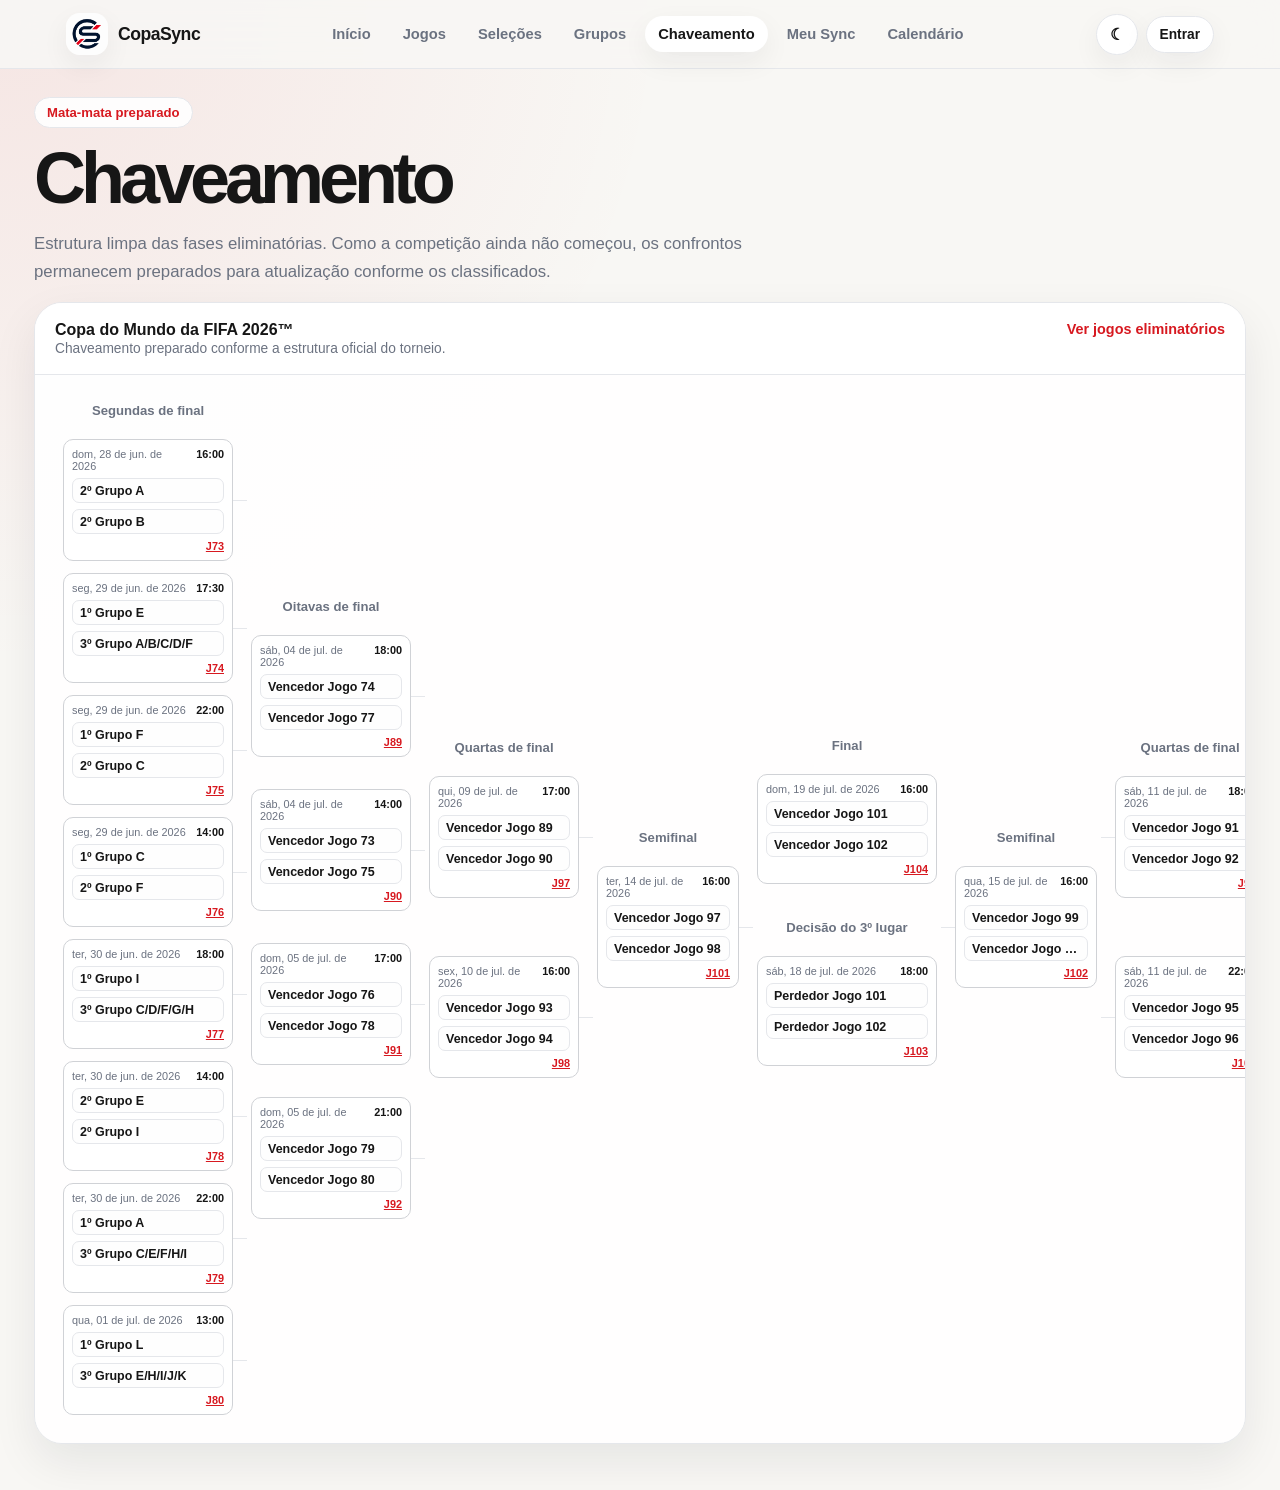
==== chaveamento.html @ eaddb54e "versão One CopaSync" ====
<!DOCTYPE html>
<html lang="pt-BR">
<head>
  <meta charset="UTF-8" />
  <meta name="viewport" content="width=device-width, initial-scale=1.0" />
  <meta name="description" content="CopaSync: organize jogos, seleções, grupos e calendário da Copa do Mundo 2026." />
  <link rel="icon" href="assets/img/logo.png" />
  <link rel="stylesheet" href="assets/css/style.css" />
  <title>Chaveamento | CopaSync</title>
</head>
<body data-page="chaveamento">
  <div id="appHeader"></div>
  <main class="page-shell">
    <section class="page-title">
      <div class="eyebrow">Mata-mata preparado</div>
      <h1>Chaveamento</h1>
      <p>Estrutura limpa das fases eliminatórias. Como a competição ainda não começou, os confrontos permanecem preparados para atualização conforme os classificados.</p>
    </section>
    <section class="bracket-shell">
      <div class="bracket-note">
        <b>Visão organizada</b>
        <span>Role lateralmente em telas menores para navegar pelas fases sem quebrar o layout.</span>
      </div>
      <section class="bracket" id="bracket"></section>
    </section>
  </main>
  <div id="appMobileNav"></div>
  <script src="assets/js/main.js"></script>
  <script src="assets/js/chaveamento.js"></script>
</body>
</html>
---- assets/css/style.css ----
:root{
  --bg:#F8F7F4;--card:#FFFFFF;--text:#161616;--muted:#6B7280;--accent:#D71920;--accent-2:#b51218;--border:#E5E7EB;--shadow:0 18px 45px rgba(17,24,39,.08);--soft:0 10px 28px rgba(17,24,39,.06);--radius:24px;--radius-sm:16px;--nav-h:72px;--focus:0 0 0 4px rgba(215,25,32,.18)
}
[data-theme="dark"]{--bg:#07111F;--card:#101C2E;--text:#F9FAFB;--muted:#A7B0C0;--accent:#FF3B3B;--accent-2:#ff6060;--border:#243044;--shadow:0 20px 50px rgba(0,0,0,.28);--soft:0 12px 34px rgba(0,0,0,.2);--focus:0 0 0 4px rgba(255,59,59,.20)}
*{box-sizing:border-box} html{scroll-behavior:smooth} body{margin:0;font-family:Inter,-apple-system,BlinkMacSystemFont,"Segoe UI",Roboto,Arial,sans-serif;background:radial-gradient(circle at top left,rgba(215,25,32,.08),transparent 34%),var(--bg);color:var(--text);transition:background .25s ease,color .25s ease;padding-bottom:calc(var(--nav-h) + 18px)}
a{color:inherit;text-decoration:none} button,input,select{font:inherit} button{cursor:pointer} .page-shell{width:min(1180px,100%);margin:0 auto;padding:20px 16px 30px}.topbar{position:sticky;top:0;z-index:20;background:color-mix(in srgb,var(--bg) 90%,transparent);backdrop-filter:blur(16px);border-bottom:1px solid var(--border)}.topbar-inner{width:min(1180px,100%);margin:0 auto;display:flex;align-items:center;justify-content:space-between;gap:14px;padding:13px 16px}.brand{display:flex;align-items:center;gap:10px;font-weight:850;letter-spacing:-.03em}.brand img{width:42px;height:42px;border-radius:14px;object-fit:contain;box-shadow:var(--soft)}.brand span{font-size:1.1rem}.desktop-nav{display:none;align-items:center;gap:6px}.desktop-nav a{padding:10px 13px;border-radius:999px;color:var(--muted);font-weight:700;font-size:.92rem}.desktop-nav a.active,.desktop-nav a:hover{background:var(--card);color:var(--text);box-shadow:var(--soft)}.top-actions{display:flex;align-items:center;gap:8px}.icon-btn,.pill-btn,.primary-btn,.ghost-btn,.danger-btn{border:1px solid var(--border);border-radius:999px;background:var(--card);color:var(--text);padding:10px 13px;font-weight:800;box-shadow:var(--soft);transition:transform .18s ease,background .18s ease,border .18s ease}.icon-btn:hover,.pill-btn:hover,.primary-btn:hover,.ghost-btn:hover,.danger-btn:hover{transform:translateY(-1px)}.icon-btn:focus-visible,.pill-btn:focus-visible,.primary-btn:focus-visible,input:focus-visible,select:focus-visible{outline:none;box-shadow:var(--focus)}.primary-btn{background:var(--accent);border-color:var(--accent);color:#fff}.danger-btn{background:transparent;border-color:color-mix(in srgb,var(--accent) 55%,var(--border));color:var(--accent)}.ghost-btn{background:transparent}.small{font-size:.86rem}.muted{color:var(--muted)}.mobile-nav{position:fixed;left:12px;right:12px;bottom:12px;z-index:30;height:var(--nav-h);display:grid;grid-template-columns:repeat(5,1fr);gap:5px;padding:8px;border:1px solid var(--border);border-radius:26px;background:color-mix(in srgb,var(--card) 92%,transparent);backdrop-filter:blur(16px);box-shadow:var(--shadow)}.mobile-nav a{display:flex;flex-direction:column;align-items:center;justify-content:center;gap:3px;border-radius:18px;color:var(--muted);font-weight:800;font-size:.72rem}.mobile-nav a strong{font-size:1rem}.mobile-nav a.active{background:color-mix(in srgb,var(--accent) 12%,transparent);color:var(--accent)}
.hero{display:grid;gap:18px;padding:28px 0}.hero-card{border:1px solid var(--border);background:linear-gradient(145deg,color-mix(in srgb,var(--card) 94%,transparent),color-mix(in srgb,var(--card) 72%,var(--accent) 3%));border-radius:32px;padding:28px;box-shadow:var(--shadow);overflow:hidden;position:relative}.hero-card:after{content:"";position:absolute;right:-70px;top:-70px;width:220px;height:220px;border-radius:50%;background:color-mix(in srgb,var(--accent) 16%,transparent)}.hero-logo{width:92px;height:92px;border-radius:28px;object-fit:contain;background:#fff;box-shadow:var(--soft);padding:6px}.eyebrow{display:inline-flex;align-items:center;gap:8px;padding:7px 12px;border-radius:999px;border:1px solid var(--border);color:var(--accent);font-weight:850;background:color-mix(in srgb,var(--card) 90%,transparent);font-size:.82rem}.hero h1,.page-title h1{font-size:clamp(2rem,7vw,4.5rem);line-height:.96;letter-spacing:-.07em;margin:16px 0 12px}.hero p,.page-title p{font-size:1.05rem;line-height:1.65;color:var(--muted);max-width:760px}.hero-actions{display:flex;flex-wrap:wrap;gap:10px;margin-top:18px}.countdown{display:grid;grid-template-columns:repeat(2,1fr);gap:10px;margin-top:18px}.timebox{background:var(--card);border:1px solid var(--border);border-radius:20px;padding:14px;text-align:center}.timebox b{display:block;font-size:1.65rem;letter-spacing:-.04em}.timebox span{color:var(--muted);font-size:.82rem;font-weight:800}.grid{display:grid;gap:14px}.grid-2{grid-template-columns:1fr}.grid-3{grid-template-columns:1fr}.quick-grid{display:grid;grid-template-columns:repeat(2,1fr);gap:12px}.card,.match-card,.team-card,.table-card,.bracket-card,.empty-state{background:var(--card);border:1px solid var(--border);border-radius:var(--radius);padding:18px;box-shadow:var(--soft)}.section-head{display:flex;align-items:flex-end;justify-content:space-between;gap:12px;margin:24px 0 12px}.section-head h2{margin:0;font-size:1.35rem;letter-spacing:-.04em}.section-head p{margin:5px 0 0;color:var(--muted)}.quick-link{min-height:118px;display:flex;flex-direction:column;justify-content:space-between}.quick-link b{font-size:1.06rem}.quick-link span{color:var(--muted);font-size:.9rem;line-height:1.45}.match-card{display:grid;gap:12px}.match-top{display:flex;align-items:center;justify-content:space-between;gap:10px}.tag{display:inline-flex;align-items:center;gap:6px;border:1px solid var(--border);border-radius:999px;padding:6px 10px;color:var(--muted);font-size:.8rem;font-weight:850}.status{color:var(--accent);background:color-mix(in srgb,var(--accent) 10%,transparent);border-color:color-mix(in srgb,var(--accent) 30%,var(--border))}.teams-row{display:grid;grid-template-columns:1fr auto 1fr;align-items:center;gap:10px}.team-name{font-weight:900;font-size:1.05rem}.team-name:last-child{text-align:right}.versus{color:var(--muted);font-weight:900}.meta{display:flex;flex-wrap:wrap;gap:8px;color:var(--muted);font-size:.9rem}.card-actions{display:flex;flex-wrap:wrap;gap:8px}.fav.active,.calendar.active,.team-card.favorite{border-color:color-mix(in srgb,var(--accent) 55%,var(--border));background:color-mix(in srgb,var(--accent) 8%,var(--card))}.filters{display:grid;gap:10px;margin:18px 0}.filter-row{display:flex;gap:10px;overflow:auto;padding-bottom:4px}.chip{border:1px solid var(--border);background:var(--card);color:var(--muted);border-radius:999px;padding:9px 13px;font-weight:850;white-space:nowrap}.chip.active{background:var(--accent);border-color:var(--accent);color:white}.input,.select{width:100%;border:1px solid var(--border);background:var(--card);color:var(--text);border-radius:16px;padding:13px 14px}.team-card{display:grid;gap:12px}.flag{font-size:2rem}.team-header{display:flex;align-items:center;justify-content:space-between;gap:12px}.team-header b{font-size:1.1rem}.table-wrap{width:100%;overflow:auto}.ranking{width:100%;border-collapse:collapse;min-width:680px}.ranking th,.ranking td{text-align:left;padding:12px;border-bottom:1px solid var(--border);white-space:nowrap}.ranking th{color:var(--muted);font-size:.78rem;text-transform:uppercase;letter-spacing:.04em}.ranking tr:last-child td{border-bottom:none}.bracket{display:grid;gap:14px;overflow:auto}.bracket-phase{display:grid;gap:10px;min-width:250px}.bracket-phase h3{margin:0;font-size:1rem}.bracket-card{min-height:118px;display:flex;flex-direction:column;justify-content:space-between}.login-box{max-width:520px;margin:30px auto}.form-grid{display:grid;gap:12px}.notice{border:1px solid color-mix(in srgb,var(--accent) 35%,var(--border));background:color-mix(in srgb,var(--accent) 8%,var(--card));color:var(--text);border-radius:20px;padding:14px;line-height:1.5}.empty-state{text-align:center;padding:32px 18px;color:var(--muted)}.empty-state b{display:block;color:var(--text);font-size:1.15rem;margin-bottom:6px}.empty-state .primary-btn,.empty-state .ghost-btn{display:inline-flex;margin-top:12px}.more-list{display:grid;gap:10px}.more-list a{padding:16px;border-radius:18px;background:var(--card);border:1px solid var(--border);font-weight:850}.README-logo{max-width:120px}.footer-space{height:20px}
@media (max-width:620px){.hide-mobile{display:none}.page-title h1{font-size:2.15rem}.hero-card{padding:22px}.ranking{min-width:0}.ranking th:nth-child(4),.ranking th:nth-child(5),.ranking th:nth-child(6),.ranking th:nth-child(7),.ranking th:nth-child(8),.ranking td:nth-child(4),.ranking td:nth-child(5),.ranking td:nth-child(6),.ranking td:nth-child(7),.ranking td:nth-child(8){display:none}.teams-row{grid-template-columns:1fr;gap:6px}.team-name:last-child{text-align:left}.versus{display:none}.card-actions .pill-btn,.card-actions .primary-btn,.card-actions .ghost-btn{width:100%;justify-content:center}.top-actions .pill-btn{display:none}}
@media (min-width:760px){body{padding-bottom:0}.desktop-nav{display:flex}.mobile-nav{display:none}.page-shell{padding:28px 18px 46px}.grid-2{grid-template-columns:repeat(2,1fr)}.grid-3{grid-template-columns:repeat(3,1fr)}.countdown{grid-template-columns:repeat(4,1fr);max-width:620px}.filters{grid-template-columns:1.2fr .8fr .8fr .8fr}.bracket{grid-template-columns:repeat(6,minmax(230px,1fr))}.quick-grid{grid-template-columns:repeat(4,1fr)}}
@media (min-width:1000px){.hero{grid-template-columns:1.25fr .75fr;align-items:stretch}.hero-card{min-height:500px}.sticky-side{position:sticky;top:92px;align-self:start}}


/* Ajustes de responsividade e refinamento visual */
.page-shell{overflow:hidden}.compact-filters{align-items:center}.games-filters{grid-template-columns:1fr}.team-filters{grid-template-columns:1fr}.filters .chip{min-height:48px}.filter-row{flex-wrap:wrap;overflow:visible;gap:10px}.chip,.pill-btn,.primary-btn,.ghost-btn,.danger-btn{white-space:normal;text-align:center}.match-card,.team-card,.table-card,.card,.empty-state{min-width:0}.match-top{align-items:flex-start}.tag{max-width:100%;white-space:normal}.teams-row{min-width:0}.team-name{overflow-wrap:anywhere}.meta span{line-height:1.4}.card-actions{gap:10px}.team-header{align-items:flex-start}.team-header>div{min-width:0}.select,.input{min-width:0}.grid{min-width:0}

.bracket-shell{background:color-mix(in srgb,var(--card) 72%,transparent);border:1px solid var(--border);border-radius:30px;padding:14px;box-shadow:var(--soft);overflow:hidden}.bracket-note{display:flex;align-items:center;justify-content:space-between;gap:12px;padding:6px 4px 14px;color:var(--muted)}.bracket-note b{color:var(--text);font-size:1rem}.bracket-note span{font-size:.92rem}.bracket{display:block;overflow-x:auto;overflow-y:hidden;padding:4px 2px 12px;scrollbar-width:thin}.bracket-track{display:grid;grid-template-columns:repeat(6,minmax(240px,1fr));gap:14px;min-width:1500px;align-items:start}.bracket-phase{display:flex;flex-direction:column;gap:12px;min-width:0}.phase-head{position:sticky;left:0;display:flex;align-items:flex-start;justify-content:space-between;gap:10px;min-height:56px;padding:14px;border-radius:20px;background:var(--card);border:1px solid var(--border)}.phase-head h3{font-size:.98rem;line-height:1.25;margin:0}.phase-head span{font-size:.76rem;font-weight:850;color:var(--accent);background:color-mix(in srgb,var(--accent) 10%,transparent);border:1px solid color-mix(in srgb,var(--accent) 25%,var(--border));padding:6px 8px;border-radius:999px;white-space:nowrap}.phase-list{display:grid;gap:10px}.bracket-card{min-height:auto;padding:14px;border-radius:20px;box-shadow:none}.bracket-match{font-size:.75rem;color:var(--muted);font-weight:850;text-transform:uppercase;letter-spacing:.04em}.bracket-teams{display:grid;gap:8px;margin:14px 0}.bracket-teams b{font-size:.95rem}.bracket-teams em{font-style:normal;color:var(--muted);font-size:.84rem}.bracket-card .status{align-self:flex-start;font-size:.76rem}

@media (min-width:760px){.games-filters{grid-template-columns:1.1fr .85fr 1fr .85fr auto}.team-filters{grid-template-columns:1.4fr .7fr}.bracket-track{grid-template-columns:repeat(6,minmax(245px,1fr))}.bracket-shell{padding:18px}.card-actions .primary-btn,.card-actions .pill-btn,.card-actions .ghost-btn{white-space:nowrap}}
@media (max-width:620px){.page-shell{padding-left:18px;padding-right:18px}.hero h1,.page-title h1{letter-spacing:-.055em}.filters{gap:12px}.filters .chip{width:100%}.section-head{align-items:flex-start}.bracket-shell{border-radius:24px;padding:12px}.bracket-note{display:block}.bracket-note span{display:block;margin-top:6px;line-height:1.45}.bracket-track{min-width:1320px;gap:10px}.bracket-card{padding:12px}.phase-head{padding:12px}.grid-2,.grid-3{grid-template-columns:1fr}.match-card{border-radius:22px}.meta{display:grid;gap:5px}.team-header{display:grid}.team-header .pill-btn{width:100%}}

/* Ajustes de refinamento: jogos em lista estilo FIFA, chaveamento amplo e responsividade */
.fixtures-board{display:grid;gap:22px;min-width:0}
.fixture-day{display:grid;gap:10px;min-width:0}
.fixture-day-head{display:flex;align-items:center;justify-content:space-between;gap:14px;padding:0 4px}
.fixture-day-head h3{margin:0;font-size:1.08rem;font-weight:900;letter-spacing:-.03em;text-transform:lowercase}
.fixture-day-head a{font-weight:850;color:var(--text)}
.fixture-list{display:grid;gap:10px}
.fixture-row{background:var(--card);border:1px solid var(--border);border-radius:22px;box-shadow:var(--soft);padding:16px 18px;display:grid;gap:10px;min-width:0;transition:transform .2s ease,border-color .2s ease}
.fixture-row:hover{transform:translateY(-1px);border-color:color-mix(in srgb,var(--accent) 25%,var(--border))}
.fixture-main{display:grid;grid-template-columns:minmax(0,1fr) auto minmax(0,1fr);align-items:center;gap:18px;text-align:center}
.fixture-team{display:flex;align-items:center;gap:9px;min-width:0;font-size:1.04rem;font-weight:850}
.fixture-team span:not(.fixture-flag){overflow:hidden;text-overflow:ellipsis;white-space:nowrap}
.fixture-team-a{justify-content:flex-end;text-align:right}
.fixture-team-b{justify-content:flex-start;text-align:left}
.fixture-flag{display:inline-flex;align-items:center;justify-content:center;width:30px;height:22px;border-radius:4px;background:color-mix(in srgb,var(--card) 88%,var(--border));font-size:1.1rem;box-shadow:inset 0 0 0 1px var(--border)}
.muted-flag{opacity:.25}
.fixture-time{display:grid;place-items:center;gap:2px;min-width:72px}
.fixture-time strong{font-size:1.65rem;line-height:1;font-weight:700;letter-spacing:-.04em}
.fixture-time span{font-size:.72rem;color:var(--muted);font-weight:850;text-transform:uppercase;letter-spacing:.04em}
.fixture-meta{display:flex;flex-wrap:wrap;justify-content:center;gap:8px 12px;color:var(--muted);font-size:.86rem;text-align:center}
.fixture-meta span+span:before{content:'•';margin-right:12px;color:var(--border)}
.fixture-actions{display:flex;justify-content:center;flex-wrap:wrap;gap:8px;padding-top:4px;border-top:1px solid var(--border)}
.icon-action{border:1px solid var(--border);background:var(--card);color:var(--text);border-radius:999px;padding:8px 12px;font-weight:850;cursor:pointer;box-shadow:var(--soft);transition:.2s ease}
.icon-action:hover,.icon-action.active{border-color:var(--accent);color:var(--accent);background:color-mix(in srgb,var(--accent) 8%,var(--card))}
.games-filters{grid-template-columns:1fr;align-items:center}
.compact-filters{overflow:visible}
.bracket-shell{padding:0;border:0;background:transparent;box-shadow:none;overflow:visible}.bracket-note{display:none}.bracket{overflow:visible;padding:0}.fifa-bracket-shell{border:1px solid var(--border);background:color-mix(in srgb,var(--card) 94%,transparent);border-radius:24px;box-shadow:var(--shadow);overflow:hidden}.fifa-bracket-title{display:flex;align-items:flex-start;justify-content:space-between;gap:14px;padding:18px 20px;border-bottom:1px solid var(--border);background:var(--card)}.fifa-bracket-title b{display:block;font-size:1rem}.fifa-bracket-title span{display:block;color:var(--muted);font-size:.86rem;margin-top:2px}.fifa-bracket-title a{font-weight:850;color:var(--accent);font-size:.9rem}.fifa-bracket-board{display:grid;grid-template-columns:1.05fr .95fr .9fr .82fr 1.02fr .82fr .9fr .95fr 1.05fr;gap:14px;min-width:1420px;padding:22px;overflow-x:auto;align-items:center}.fifa-col,.fifa-center{display:grid;gap:12px;align-content:center;min-width:0}.fifa-col h3,.fifa-center h3{margin:0 0 4px;font-size:.82rem;color:var(--muted);font-weight:850;text-align:center}.fifa-col-list{display:grid;gap:12px}.fifa-node{position:relative;background:var(--card);border:1px solid color-mix(in srgb,var(--border) 90%,var(--text));border-radius:10px;padding:8px;display:grid;gap:6px;min-height:78px;box-shadow:none}.fifa-node:after{content:'';position:absolute;top:50%;width:14px;border-top:1px solid var(--border)}.left-round .fifa-node:after{right:-15px}.right-round .fifa-node:after{left:-15px}.fifa-center .fifa-node:after{display:none}.node-date{display:flex;justify-content:space-between;gap:8px;color:var(--muted);font-size:.68rem}.node-date b{color:var(--text);font-size:.68rem}.node-team{border:1px solid var(--border);border-radius:7px;min-height:25px;display:flex;align-items:center;padding:3px 7px;font-size:.78rem;font-weight:850;background:color-mix(in srgb,var(--card) 96%,var(--border))}.node-team span{white-space:nowrap;overflow:hidden;text-overflow:ellipsis}.node-id{justify-self:end;color:var(--accent);font-size:.68rem;font-weight:900;text-decoration:underline}.fifa-center{align-self:center}.fifa-center .fifa-node{margin-bottom:14px}.fifa-center h3:not(:first-child){margin-top:10px}.single .fifa-col-list{gap:44px}.slim .fifa-col-list{gap:58px}.compact .fifa-col-list{gap:32px}
@media (min-width:760px){.games-filters{grid-template-columns:1.15fr .85fr .95fr .75fr auto}.fixtures-board{max-width:100%}.fixture-row{border-radius:0;box-shadow:none}.fixture-day{background:color-mix(in srgb,var(--border) 18%,transparent);padding:12px;border-radius:24px}.fixture-list{gap:0}.fixture-list .fixture-row+.fixture-row{border-top:0}.fixture-list .fixture-row:first-child{border-radius:0}.fixture-list .fixture-row:last-child{border-radius:0}.fifa-bracket-board{overflow-x:auto}}
@media (max-width:760px){.fixture-main{grid-template-columns:1fr;gap:10px}.fixture-team,.fixture-team-a,.fixture-team-b{justify-content:center;text-align:center}.fixture-team span:not(.fixture-flag){white-space:normal}.fixture-time{order:-1}.fixture-time strong{font-size:1.45rem}.fixture-meta{display:grid;gap:5px}.fixture-meta span+span:before{display:none}.fixture-actions{display:grid;grid-template-columns:1fr;width:100%}.icon-action{width:100%}.fifa-bracket-shell{border-radius:20px}.fifa-bracket-title{display:grid;padding:16px}.fifa-bracket-board{min-width:1180px;padding:16px;gap:10px}.page-title h1{font-size:clamp(2.3rem,14vw,4rem)}}
@media (max-width:420px){.page-shell{padding-left:14px;padding-right:14px}.fixture-row{padding:14px}.primary-btn,.ghost-btn,.danger-btn,.pill-btn,.chip{width:100%;justify-content:center}.hero-actions{display:grid}.filters{gap:10px}.select,.input{border-radius:14px}.fifa-bracket-board{min-width:1080px}.node-team{font-size:.72rem}}

/* Correção do chaveamento: área mais larga, rolagem segura e responsividade */
body[data-page="chaveamento"] .page-shell{
  width:min(1680px, calc(100vw - 32px));
  max-width:none;
  overflow:visible;
}
body[data-page="chaveamento"] .page-title{
  max-width:1180px;
}
body[data-page="chaveamento"] .bracket-shell{
  width:100%;
  overflow:visible;
}
body[data-page="chaveamento"] .fifa-bracket-shell{
  width:100%;
  overflow-x:auto;
  overflow-y:hidden;
  border-radius:28px;
  -webkit-overflow-scrolling:touch;
  scrollbar-width:thin;
}
body[data-page="chaveamento"] .fifa-bracket-board{
  width:100%;
  min-width:1500px;
  overflow:visible;
  grid-template-columns:minmax(170px,1.08fr) minmax(160px,.96fr) minmax(150px,.88fr) minmax(142px,.78fr) minmax(180px,1fr) minmax(142px,.78fr) minmax(150px,.88fr) minmax(160px,.96fr) minmax(170px,1.08fr);
  gap:18px;
  padding:28px;
}
body[data-page="chaveamento"] .fifa-node{
  min-width:0;
}
body[data-page="chaveamento"] .node-date{
  align-items:flex-start;
}
body[data-page="chaveamento"] .node-team{
  min-width:0;
}
body[data-page="chaveamento"] .fifa-col h3,
body[data-page="chaveamento"] .fifa-center h3{
  min-height:20px;
}
body[data-page="chaveamento"] .fifa-bracket-title{
  position:sticky;
  left:0;
  z-index:2;
}
body[data-page="chaveamento"] .fifa-bracket-title::after{
  content:'Role lateralmente para visualizar todo o chaveamento';
  display:none;
  color:var(--muted);
  font-size:.82rem;
  font-weight:800;
}
@media (min-width:1500px){
  body[data-page="chaveamento"] .fifa-bracket-board{
    min-width:0;
  }
}
@media (max-width:1199px){
  body[data-page="chaveamento"] .page-shell{
    width:100%;
    padding-left:14px;
    padding-right:14px;
  }
  body[data-page="chaveamento"] .fifa-bracket-title{
    min-width:1180px;
  }
  body[data-page="chaveamento"] .fifa-bracket-title::after{
    display:block;
  }
  body[data-page="chaveamento"] .fifa-bracket-board{
    min-width:1180px;
    padding:18px;
    gap:12px;
  }
  body[data-page="chaveamento"] .fifa-node{
    padding:7px;
  }
  body[data-page="chaveamento"] .node-team{
    font-size:.72rem;
  }
}
@media (max-width:620px){
  body[data-page="chaveamento"] .page-title p{
    font-size:.98rem;
  }
  body[data-page="chaveamento"] .fifa-bracket-shell{
    border-radius:22px;
  }
  body[data-page="chaveamento"] .fifa-bracket-title{
    min-width:1040px;
    padding:14px 16px;
  }
  body[data-page="chaveamento"] .fifa-bracket-board{
    min-width:1040px;
    grid-template-columns:repeat(9, minmax(104px, 1fr));
    gap:9px;
    padding:14px;
  }
  body[data-page="chaveamento"] .fifa-col-list{
    gap:10px;
  }
  body[data-page="chaveamento"] .single .fifa-col-list,
  body[data-page="chaveamento"] .slim .fifa-col-list,
  body[data-page="chaveamento"] .compact .fifa-col-list{
    gap:18px;
  }
  body[data-page="chaveamento"] .fifa-col h3,
  body[data-page="chaveamento"] .fifa-center h3{
    font-size:.72rem;
  }
  body[data-page="chaveamento"] .node-date,
  body[data-page="chaveamento"] .node-date b,
  body[data-page="chaveamento"] .node-id{
    font-size:.58rem;
  }
  body[data-page="chaveamento"] .node-team{
    min-height:22px;
    font-size:.64rem;
    padding:2px 5px;
  }
}

/* Ajustes de perfil local, favoritos e contagem regressiva */
.app-toast{
  position:fixed;
  left:50%;
  bottom:calc(var(--nav-h) + 28px);
  z-index:80;
  transform:translate(-50%, 16px);
  max-width:min(92vw, 460px);
  padding:12px 16px;
  border:1px solid color-mix(in srgb,var(--accent) 36%,var(--border));
  border-radius:999px;
  background:color-mix(in srgb,var(--card) 96%,transparent);
  color:var(--text);
  font-weight:850;
  text-align:center;
  box-shadow:var(--shadow);
  opacity:0;
  pointer-events:none;
  transition:opacity .22s ease, transform .22s ease;
  backdrop-filter:blur(14px);
}
.app-toast.show{opacity:1;transform:translate(-50%, 0)}
.countdown-note{margin:10px 0 0!important;font-size:.88rem!important;color:var(--muted);max-width:none!important}
#favOnly.active{background:var(--accent);border-color:var(--accent);color:#fff}
@media (max-width:620px){
  .app-toast{bottom:calc(var(--nav-h) + 22px);border-radius:18px;font-size:.9rem}
}
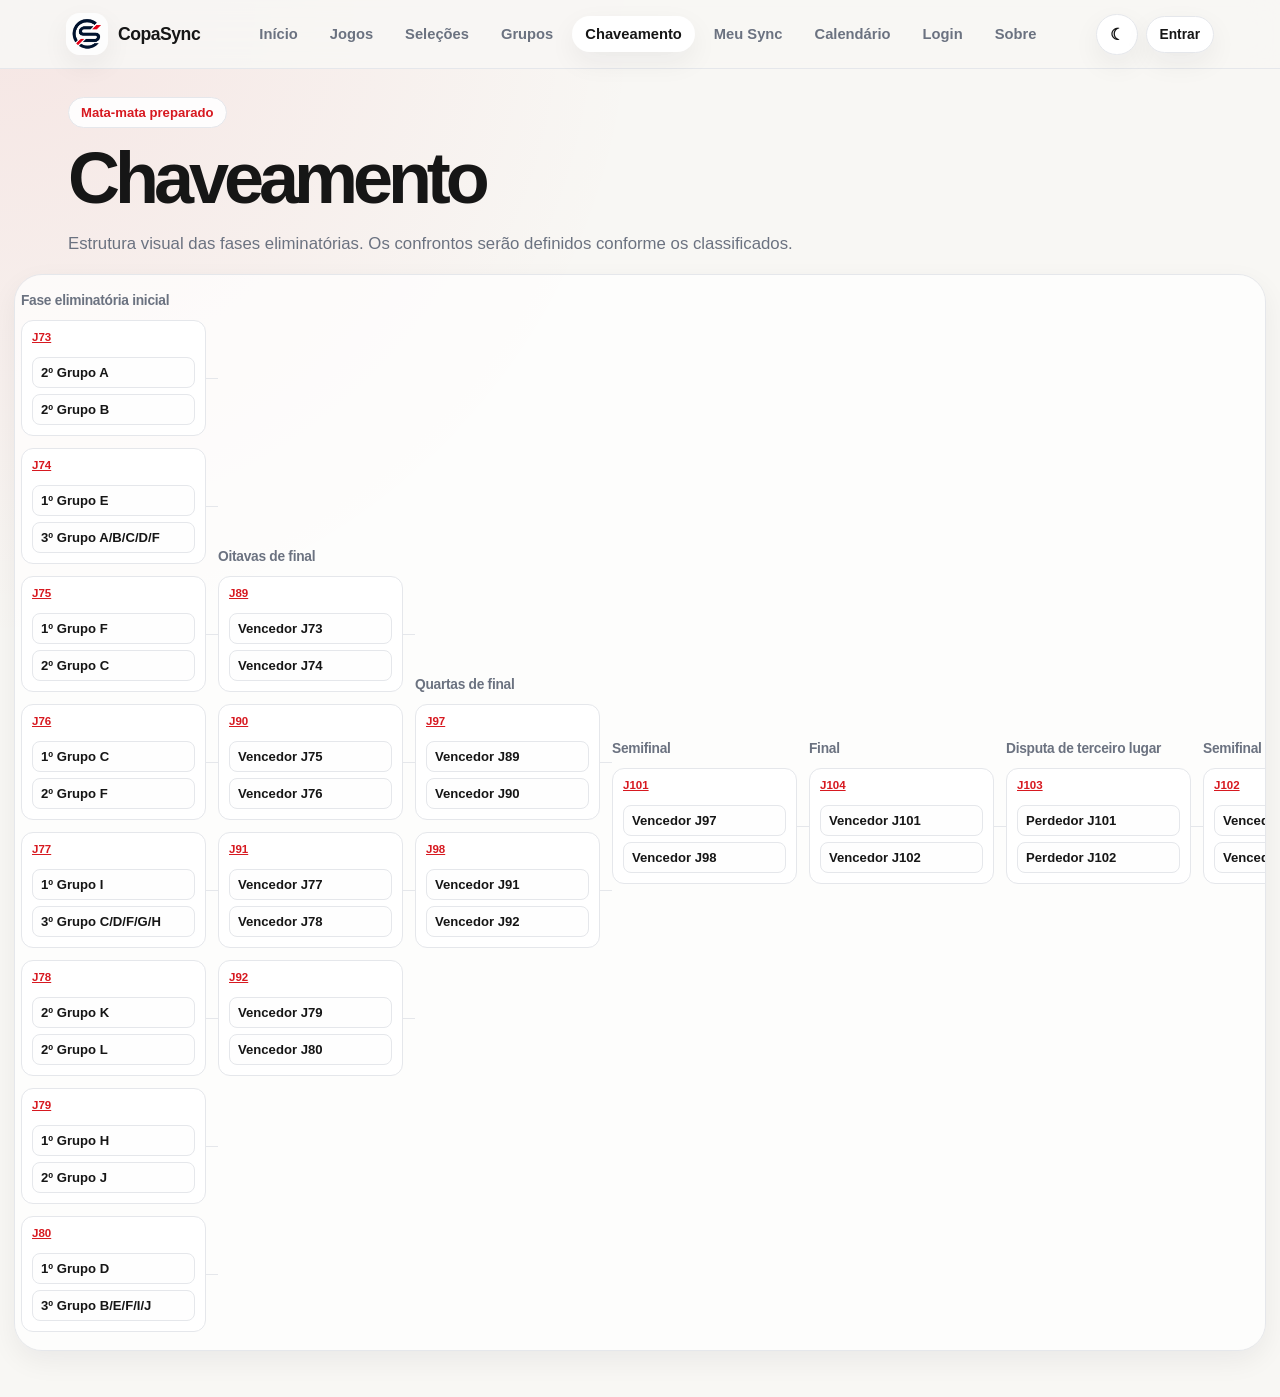
==== commit d53db5c5: "CopaSync Versão2 com melhorias focadas no mobile" ====
--- a/chaveamento.html
+++ b/chaveamento.html
@@ -11,18 +11,7 @@
 <body data-page="chaveamento">
   <div id="appHeader"></div>
   <main class="page-shell">
-    <section class="page-title">
-      <div class="eyebrow">Mata-mata preparado</div>
-      <h1>Chaveamento</h1>
-      <p>Estrutura limpa das fases eliminatórias. Como a competição ainda não começou, os confrontos permanecem preparados para atualização conforme os classificados.</p>
-    </section>
-    <section class="bracket-shell">
-      <div class="bracket-note">
-        <b>Visão organizada</b>
-        <span>Role lateralmente em telas menores para navegar pelas fases sem quebrar o layout.</span>
-      </div>
-      <section class="bracket" id="bracket"></section>
-    </section>
+    <section class="page-title"><div class="eyebrow">Mata-mata preparado</div><h1>Chaveamento</h1><p>Estrutura visual das fases eliminatórias. Os confrontos serão definidos conforme os classificados.</p></section><section class="bracket-shell" aria-label="Chaveamento da Copa"><div class="bracket" id="bracket"></div></section>
   </main>
   <div id="appMobileNav"></div>
   <script src="assets/js/main.js"></script>
--- a/assets/css/style.css
+++ b/assets/css/style.css
@@ -9,194 +9,8 @@
 @media (min-width:760px){body{padding-bottom:0}.desktop-nav{display:flex}.mobile-nav{display:none}.page-shell{padding:28px 18px 46px}.grid-2{grid-template-columns:repeat(2,1fr)}.grid-3{grid-template-columns:repeat(3,1fr)}.countdown{grid-template-columns:repeat(4,1fr);max-width:620px}.filters{grid-template-columns:1.2fr .8fr .8fr .8fr}.bracket{grid-template-columns:repeat(6,minmax(230px,1fr))}.quick-grid{grid-template-columns:repeat(4,1fr)}}
 @media (min-width:1000px){.hero{grid-template-columns:1.25fr .75fr;align-items:stretch}.hero-card{min-height:500px}.sticky-side{position:sticky;top:92px;align-self:start}}
 
-
-/* Ajustes de responsividade e refinamento visual */
-.page-shell{overflow:hidden}.compact-filters{align-items:center}.games-filters{grid-template-columns:1fr}.team-filters{grid-template-columns:1fr}.filters .chip{min-height:48px}.filter-row{flex-wrap:wrap;overflow:visible;gap:10px}.chip,.pill-btn,.primary-btn,.ghost-btn,.danger-btn{white-space:normal;text-align:center}.match-card,.team-card,.table-card,.card,.empty-state{min-width:0}.match-top{align-items:flex-start}.tag{max-width:100%;white-space:normal}.teams-row{min-width:0}.team-name{overflow-wrap:anywhere}.meta span{line-height:1.4}.card-actions{gap:10px}.team-header{align-items:flex-start}.team-header>div{min-width:0}.select,.input{min-width:0}.grid{min-width:0}
-
-.bracket-shell{background:color-mix(in srgb,var(--card) 72%,transparent);border:1px solid var(--border);border-radius:30px;padding:14px;box-shadow:var(--soft);overflow:hidden}.bracket-note{display:flex;align-items:center;justify-content:space-between;gap:12px;padding:6px 4px 14px;color:var(--muted)}.bracket-note b{color:var(--text);font-size:1rem}.bracket-note span{font-size:.92rem}.bracket{display:block;overflow-x:auto;overflow-y:hidden;padding:4px 2px 12px;scrollbar-width:thin}.bracket-track{display:grid;grid-template-columns:repeat(6,minmax(240px,1fr));gap:14px;min-width:1500px;align-items:start}.bracket-phase{display:flex;flex-direction:column;gap:12px;min-width:0}.phase-head{position:sticky;left:0;display:flex;align-items:flex-start;justify-content:space-between;gap:10px;min-height:56px;padding:14px;border-radius:20px;background:var(--card);border:1px solid var(--border)}.phase-head h3{font-size:.98rem;line-height:1.25;margin:0}.phase-head span{font-size:.76rem;font-weight:850;color:var(--accent);background:color-mix(in srgb,var(--accent) 10%,transparent);border:1px solid color-mix(in srgb,var(--accent) 25%,var(--border));padding:6px 8px;border-radius:999px;white-space:nowrap}.phase-list{display:grid;gap:10px}.bracket-card{min-height:auto;padding:14px;border-radius:20px;box-shadow:none}.bracket-match{font-size:.75rem;color:var(--muted);font-weight:850;text-transform:uppercase;letter-spacing:.04em}.bracket-teams{display:grid;gap:8px;margin:14px 0}.bracket-teams b{font-size:.95rem}.bracket-teams em{font-style:normal;color:var(--muted);font-size:.84rem}.bracket-card .status{align-self:flex-start;font-size:.76rem}
-
-@media (min-width:760px){.games-filters{grid-template-columns:1.1fr .85fr 1fr .85fr auto}.team-filters{grid-template-columns:1.4fr .7fr}.bracket-track{grid-template-columns:repeat(6,minmax(245px,1fr))}.bracket-shell{padding:18px}.card-actions .primary-btn,.card-actions .pill-btn,.card-actions .ghost-btn{white-space:nowrap}}
-@media (max-width:620px){.page-shell{padding-left:18px;padding-right:18px}.hero h1,.page-title h1{letter-spacing:-.055em}.filters{gap:12px}.filters .chip{width:100%}.section-head{align-items:flex-start}.bracket-shell{border-radius:24px;padding:12px}.bracket-note{display:block}.bracket-note span{display:block;margin-top:6px;line-height:1.45}.bracket-track{min-width:1320px;gap:10px}.bracket-card{padding:12px}.phase-head{padding:12px}.grid-2,.grid-3{grid-template-columns:1fr}.match-card{border-radius:22px}.meta{display:grid;gap:5px}.team-header{display:grid}.team-header .pill-btn{width:100%}}
-
-/* Ajustes de refinamento: jogos em lista estilo FIFA, chaveamento amplo e responsividade */
-.fixtures-board{display:grid;gap:22px;min-width:0}
-.fixture-day{display:grid;gap:10px;min-width:0}
-.fixture-day-head{display:flex;align-items:center;justify-content:space-between;gap:14px;padding:0 4px}
-.fixture-day-head h3{margin:0;font-size:1.08rem;font-weight:900;letter-spacing:-.03em;text-transform:lowercase}
-.fixture-day-head a{font-weight:850;color:var(--text)}
-.fixture-list{display:grid;gap:10px}
-.fixture-row{background:var(--card);border:1px solid var(--border);border-radius:22px;box-shadow:var(--soft);padding:16px 18px;display:grid;gap:10px;min-width:0;transition:transform .2s ease,border-color .2s ease}
-.fixture-row:hover{transform:translateY(-1px);border-color:color-mix(in srgb,var(--accent) 25%,var(--border))}
-.fixture-main{display:grid;grid-template-columns:minmax(0,1fr) auto minmax(0,1fr);align-items:center;gap:18px;text-align:center}
-.fixture-team{display:flex;align-items:center;gap:9px;min-width:0;font-size:1.04rem;font-weight:850}
-.fixture-team span:not(.fixture-flag){overflow:hidden;text-overflow:ellipsis;white-space:nowrap}
-.fixture-team-a{justify-content:flex-end;text-align:right}
-.fixture-team-b{justify-content:flex-start;text-align:left}
-.fixture-flag{display:inline-flex;align-items:center;justify-content:center;width:30px;height:22px;border-radius:4px;background:color-mix(in srgb,var(--card) 88%,var(--border));font-size:1.1rem;box-shadow:inset 0 0 0 1px var(--border)}
-.muted-flag{opacity:.25}
-.fixture-time{display:grid;place-items:center;gap:2px;min-width:72px}
-.fixture-time strong{font-size:1.65rem;line-height:1;font-weight:700;letter-spacing:-.04em}
-.fixture-time span{font-size:.72rem;color:var(--muted);font-weight:850;text-transform:uppercase;letter-spacing:.04em}
-.fixture-meta{display:flex;flex-wrap:wrap;justify-content:center;gap:8px 12px;color:var(--muted);font-size:.86rem;text-align:center}
-.fixture-meta span+span:before{content:'•';margin-right:12px;color:var(--border)}
-.fixture-actions{display:flex;justify-content:center;flex-wrap:wrap;gap:8px;padding-top:4px;border-top:1px solid var(--border)}
-.icon-action{border:1px solid var(--border);background:var(--card);color:var(--text);border-radius:999px;padding:8px 12px;font-weight:850;cursor:pointer;box-shadow:var(--soft);transition:.2s ease}
-.icon-action:hover,.icon-action.active{border-color:var(--accent);color:var(--accent);background:color-mix(in srgb,var(--accent) 8%,var(--card))}
-.games-filters{grid-template-columns:1fr;align-items:center}
-.compact-filters{overflow:visible}
-.bracket-shell{padding:0;border:0;background:transparent;box-shadow:none;overflow:visible}.bracket-note{display:none}.bracket{overflow:visible;padding:0}.fifa-bracket-shell{border:1px solid var(--border);background:color-mix(in srgb,var(--card) 94%,transparent);border-radius:24px;box-shadow:var(--shadow);overflow:hidden}.fifa-bracket-title{display:flex;align-items:flex-start;justify-content:space-between;gap:14px;padding:18px 20px;border-bottom:1px solid var(--border);background:var(--card)}.fifa-bracket-title b{display:block;font-size:1rem}.fifa-bracket-title span{display:block;color:var(--muted);font-size:.86rem;margin-top:2px}.fifa-bracket-title a{font-weight:850;color:var(--accent);font-size:.9rem}.fifa-bracket-board{display:grid;grid-template-columns:1.05fr .95fr .9fr .82fr 1.02fr .82fr .9fr .95fr 1.05fr;gap:14px;min-width:1420px;padding:22px;overflow-x:auto;align-items:center}.fifa-col,.fifa-center{display:grid;gap:12px;align-content:center;min-width:0}.fifa-col h3,.fifa-center h3{margin:0 0 4px;font-size:.82rem;color:var(--muted);font-weight:850;text-align:center}.fifa-col-list{display:grid;gap:12px}.fifa-node{position:relative;background:var(--card);border:1px solid color-mix(in srgb,var(--border) 90%,var(--text));border-radius:10px;padding:8px;display:grid;gap:6px;min-height:78px;box-shadow:none}.fifa-node:after{content:'';position:absolute;top:50%;width:14px;border-top:1px solid var(--border)}.left-round .fifa-node:after{right:-15px}.right-round .fifa-node:after{left:-15px}.fifa-center .fifa-node:after{display:none}.node-date{display:flex;justify-content:space-between;gap:8px;color:var(--muted);font-size:.68rem}.node-date b{color:var(--text);font-size:.68rem}.node-team{border:1px solid var(--border);border-radius:7px;min-height:25px;display:flex;align-items:center;padding:3px 7px;font-size:.78rem;font-weight:850;background:color-mix(in srgb,var(--card) 96%,var(--border))}.node-team span{white-space:nowrap;overflow:hidden;text-overflow:ellipsis}.node-id{justify-self:end;color:var(--accent);font-size:.68rem;font-weight:900;text-decoration:underline}.fifa-center{align-self:center}.fifa-center .fifa-node{margin-bottom:14px}.fifa-center h3:not(:first-child){margin-top:10px}.single .fifa-col-list{gap:44px}.slim .fifa-col-list{gap:58px}.compact .fifa-col-list{gap:32px}
-@media (min-width:760px){.games-filters{grid-template-columns:1.15fr .85fr .95fr .75fr auto}.fixtures-board{max-width:100%}.fixture-row{border-radius:0;box-shadow:none}.fixture-day{background:color-mix(in srgb,var(--border) 18%,transparent);padding:12px;border-radius:24px}.fixture-list{gap:0}.fixture-list .fixture-row+.fixture-row{border-top:0}.fixture-list .fixture-row:first-child{border-radius:0}.fixture-list .fixture-row:last-child{border-radius:0}.fifa-bracket-board{overflow-x:auto}}
-@media (max-width:760px){.fixture-main{grid-template-columns:1fr;gap:10px}.fixture-team,.fixture-team-a,.fixture-team-b{justify-content:center;text-align:center}.fixture-team span:not(.fixture-flag){white-space:normal}.fixture-time{order:-1}.fixture-time strong{font-size:1.45rem}.fixture-meta{display:grid;gap:5px}.fixture-meta span+span:before{display:none}.fixture-actions{display:grid;grid-template-columns:1fr;width:100%}.icon-action{width:100%}.fifa-bracket-shell{border-radius:20px}.fifa-bracket-title{display:grid;padding:16px}.fifa-bracket-board{min-width:1180px;padding:16px;gap:10px}.page-title h1{font-size:clamp(2.3rem,14vw,4rem)}}
-@media (max-width:420px){.page-shell{padding-left:14px;padding-right:14px}.fixture-row{padding:14px}.primary-btn,.ghost-btn,.danger-btn,.pill-btn,.chip{width:100%;justify-content:center}.hero-actions{display:grid}.filters{gap:10px}.select,.input{border-radius:14px}.fifa-bracket-board{min-width:1080px}.node-team{font-size:.72rem}}
-
-/* Correção do chaveamento: área mais larga, rolagem segura e responsividade */
-body[data-page="chaveamento"] .page-shell{
-  width:min(1680px, calc(100vw - 32px));
-  max-width:none;
-  overflow:visible;
-}
-body[data-page="chaveamento"] .page-title{
-  max-width:1180px;
-}
-body[data-page="chaveamento"] .bracket-shell{
-  width:100%;
-  overflow:visible;
-}
-body[data-page="chaveamento"] .fifa-bracket-shell{
-  width:100%;
-  overflow-x:auto;
-  overflow-y:hidden;
-  border-radius:28px;
-  -webkit-overflow-scrolling:touch;
-  scrollbar-width:thin;
-}
-body[data-page="chaveamento"] .fifa-bracket-board{
-  width:100%;
-  min-width:1500px;
-  overflow:visible;
-  grid-template-columns:minmax(170px,1.08fr) minmax(160px,.96fr) minmax(150px,.88fr) minmax(142px,.78fr) minmax(180px,1fr) minmax(142px,.78fr) minmax(150px,.88fr) minmax(160px,.96fr) minmax(170px,1.08fr);
-  gap:18px;
-  padding:28px;
-}
-body[data-page="chaveamento"] .fifa-node{
-  min-width:0;
-}
-body[data-page="chaveamento"] .node-date{
-  align-items:flex-start;
-}
-body[data-page="chaveamento"] .node-team{
-  min-width:0;
-}
-body[data-page="chaveamento"] .fifa-col h3,
-body[data-page="chaveamento"] .fifa-center h3{
-  min-height:20px;
-}
-body[data-page="chaveamento"] .fifa-bracket-title{
-  position:sticky;
-  left:0;
-  z-index:2;
-}
-body[data-page="chaveamento"] .fifa-bracket-title::after{
-  content:'Role lateralmente para visualizar todo o chaveamento';
-  display:none;
-  color:var(--muted);
-  font-size:.82rem;
-  font-weight:800;
-}
-@media (min-width:1500px){
-  body[data-page="chaveamento"] .fifa-bracket-board{
-    min-width:0;
-  }
-}
-@media (max-width:1199px){
-  body[data-page="chaveamento"] .page-shell{
-    width:100%;
-    padding-left:14px;
-    padding-right:14px;
-  }
-  body[data-page="chaveamento"] .fifa-bracket-title{
-    min-width:1180px;
-  }
-  body[data-page="chaveamento"] .fifa-bracket-title::after{
-    display:block;
-  }
-  body[data-page="chaveamento"] .fifa-bracket-board{
-    min-width:1180px;
-    padding:18px;
-    gap:12px;
-  }
-  body[data-page="chaveamento"] .fifa-node{
-    padding:7px;
-  }
-  body[data-page="chaveamento"] .node-team{
-    font-size:.72rem;
-  }
-}
-@media (max-width:620px){
-  body[data-page="chaveamento"] .page-title p{
-    font-size:.98rem;
-  }
-  body[data-page="chaveamento"] .fifa-bracket-shell{
-    border-radius:22px;
-  }
-  body[data-page="chaveamento"] .fifa-bracket-title{
-    min-width:1040px;
-    padding:14px 16px;
-  }
-  body[data-page="chaveamento"] .fifa-bracket-board{
-    min-width:1040px;
-    grid-template-columns:repeat(9, minmax(104px, 1fr));
-    gap:9px;
-    padding:14px;
-  }
-  body[data-page="chaveamento"] .fifa-col-list{
-    gap:10px;
-  }
-  body[data-page="chaveamento"] .single .fifa-col-list,
-  body[data-page="chaveamento"] .slim .fifa-col-list,
-  body[data-page="chaveamento"] .compact .fifa-col-list{
-    gap:18px;
-  }
-  body[data-page="chaveamento"] .fifa-col h3,
-  body[data-page="chaveamento"] .fifa-center h3{
-    font-size:.72rem;
-  }
-  body[data-page="chaveamento"] .node-date,
-  body[data-page="chaveamento"] .node-date b,
-  body[data-page="chaveamento"] .node-id{
-    font-size:.58rem;
-  }
-  body[data-page="chaveamento"] .node-team{
-    min-height:22px;
-    font-size:.64rem;
-    padding:2px 5px;
-  }
-}
-
-/* Ajustes de perfil local, favoritos e contagem regressiva */
-.app-toast{
-  position:fixed;
-  left:50%;
-  bottom:calc(var(--nav-h) + 28px);
-  z-index:80;
-  transform:translate(-50%, 16px);
-  max-width:min(92vw, 460px);
-  padding:12px 16px;
-  border:1px solid color-mix(in srgb,var(--accent) 36%,var(--border));
-  border-radius:999px;
-  background:color-mix(in srgb,var(--card) 96%,transparent);
-  color:var(--text);
-  font-weight:850;
-  text-align:center;
-  box-shadow:var(--shadow);
-  opacity:0;
-  pointer-events:none;
-  transition:opacity .22s ease, transform .22s ease;
-  backdrop-filter:blur(14px);
-}
-.app-toast.show{opacity:1;transform:translate(-50%, 0)}
-.countdown-note{margin:10px 0 0!important;font-size:.88rem!important;color:var(--muted);max-width:none!important}
-#favOnly.active{background:var(--accent);border-color:var(--accent);color:#fff}
-@media (max-width:620px){
-  .app-toast{bottom:calc(var(--nav-h) + 22px);border-radius:18px;font-size:.9rem}
-}
+/* Ajustes finais de responsividade mobile/desktop */
+.team-with-flag{display:inline-flex;align-items:center;gap:8px;min-width:0}.team-with-flag span:last-child{overflow:hidden;text-overflow:ellipsis}.toast{position:fixed;left:50%;bottom:calc(var(--nav-h) + 22px);transform:translate(-50%,18px);opacity:0;z-index:80;background:var(--text);color:var(--bg);padding:12px 16px;border-radius:999px;box-shadow:var(--shadow);font-weight:800;font-size:.9rem;max-width:min(92vw,520px);text-align:center;transition:.22s ease}.toast.show{transform:translate(-50%,0);opacity:1}.bracket-shell{width:min(1440px,calc(100vw - 28px));max-width:none;margin-left:calc(50% - min(720px,calc(50vw - 14px)));padding:18px;border:1px solid var(--border);background:color-mix(in srgb,var(--card) 72%,transparent);border-radius:28px;box-shadow:var(--soft);overflow:auto}.bracket{display:grid;grid-template-columns:repeat(10, minmax(185px,1fr));gap:12px;align-items:center;min-width:1320px;overflow:visible}.bracket-phase{min-width:0;display:grid;gap:12px;align-content:center}.bracket-phase h3{position:sticky;top:0;z-index:1;margin:0;color:var(--muted);font-size:.86rem;letter-spacing:-.02em}.bracket-card{min-height:auto;padding:10px;border-radius:12px;box-shadow:none}.bracket-match-head{display:flex;justify-content:space-between;gap:8px;color:var(--muted);font-size:.72rem;font-weight:800;margin-bottom:8px}.bracket-match-head span:last-child{display:none}.bracket-team{border:1px solid var(--border);background:color-mix(in srgb,var(--card) 92%,var(--bg));border-radius:8px;padding:7px 8px;margin-top:6px;font-size:.82rem;font-weight:900;white-space:nowrap;overflow:hidden;text-overflow:ellipsis}.bracket-card .bracket-match-head span:first-child{color:var(--accent);text-decoration:underline}.filters{align-items:center}.filter-row{overflow:visible;padding-bottom:0}.filter-row .select{min-width:180px}.team-card .ghost-btn{display:inline-flex;justify-content:center}.mobile-only{display:none}
+@media (max-width:760px){body{padding-bottom:calc(var(--nav-h) + 24px)}.topbar-inner{padding:10px 12px}.brand img{width:38px;height:38px}.brand span{display:none}.top-actions .pill-btn{display:inline-flex;padding:9px 11px;font-size:.78rem;max-width:120px;overflow:hidden;text-overflow:ellipsis;white-space:nowrap}.page-shell{padding:16px 12px 26px}.page-title h1,.hero h1{font-size:clamp(2.3rem,15vw,3.3rem);letter-spacing:-.08em}.page-title p,.hero p{font-size:.98rem;line-height:1.55}.filters{grid-template-columns:1fr;gap:8px}.filter-row{display:block;overflow:visible}.quick-grid{grid-template-columns:1fr 1fr}.grid-2,.grid-3{grid-template-columns:1fr}.card,.match-card,.team-card,.table-card,.empty-state{border-radius:20px;padding:16px}.teams-row{grid-template-columns:1fr auto 1fr;gap:6px}.team-name{font-size:.96rem}.team-with-flag{gap:5px}.team-name:last-child{text-align:right}.versus{display:block;font-size:.85rem}.match-top{align-items:flex-start}.tag{font-size:.72rem;padding:5px 8px}.meta{font-size:.8rem}.card-actions{display:grid;grid-template-columns:1fr;gap:8px}.card-actions .pill-btn,.card-actions .primary-btn,.card-actions .ghost-btn{width:100%;justify-content:center}.ranking th,.ranking td{padding:10px 8px}.bracket-shell{width:calc(100vw - 16px);margin-left:calc(50% - 50vw + 8px);padding:12px;border-radius:20px;scroll-snap-type:x mandatory;-webkit-overflow-scrolling:touch}.bracket{display:flex;gap:12px;min-width:max-content;overflow:visible}.bracket-phase{width:min(82vw,310px);min-width:min(82vw,310px);scroll-snap-align:start;align-content:start}.bracket-phase h3{font-size:.9rem;background:var(--card);padding:10px 12px;border:1px solid var(--border);border-radius:999px;box-shadow:var(--soft)}.bracket-card{padding:12px;border-radius:16px}.bracket-team{font-size:.9rem;padding:9px 10px}.bracket-match-head span:last-child{display:inline;color:var(--accent)}.mobile-nav{left:8px;right:8px;bottom:8px;border-radius:22px}.mobile-nav a{font-size:.68rem}.mobile-nav a strong{font-size:.95rem}.hide-mobile{display:none!important}.mobile-only{display:block}.toast{bottom:calc(var(--nav-h) + 18px);border-radius:18px}.login-box{margin:12px auto}.hero-card{border-radius:26px}}
+@media (max-width:390px){.quick-grid{grid-template-columns:1fr}.mobile-nav{gap:3px;padding:6px}.mobile-nav a span{font-size:.64rem}.mobile-nav a strong{font-size:.9rem}.top-actions{gap:6px}.icon-btn,.pill-btn,.primary-btn,.ghost-btn,.danger-btn{padding:9px 11px}.page-title h1,.hero h1{font-size:2.35rem}.countdown{grid-template-columns:repeat(2,1fr)}}
+@media (min-width:761px){.top-actions .pill-btn{display:inline-flex}.desktop-nav a[href="sobre.html"]{display:inline-flex}.bracket-shell{margin-top:10px}.bracket-card{position:relative}.bracket-card::after{content:"";position:absolute;right:-13px;top:50%;width:13px;border-top:1px solid var(--border)}.bracket-phase:last-child .bracket-card::after{display:none}}
